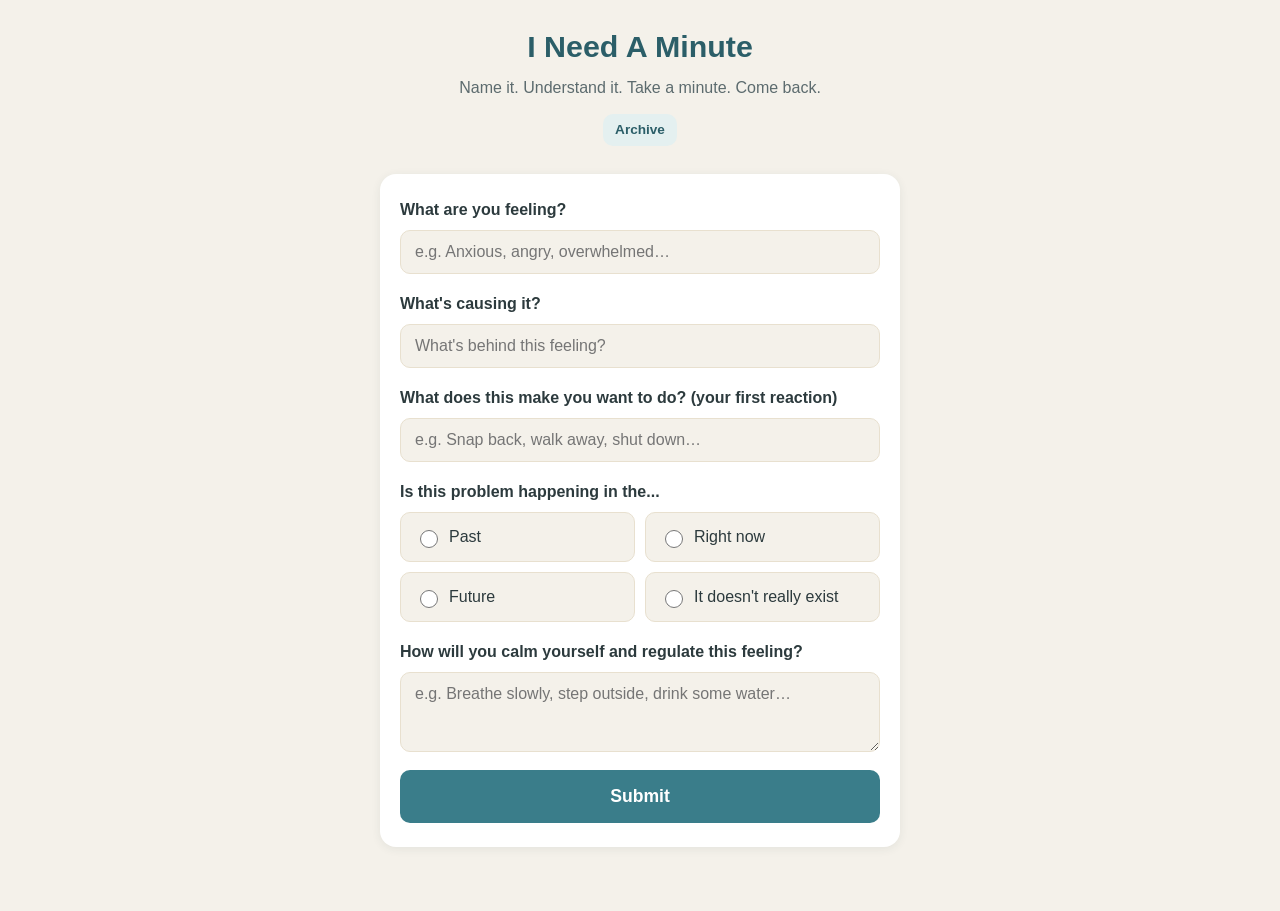
==== index.html @ 7da74e5d "Initial commit: I Need A Minute PWA A simple guided check-in app: name a feeling, its cause, and you" ====
<!DOCTYPE html>
<html lang="en">
<head>
<meta charset="UTF-8" />
<meta name="viewport" content="width=device-width, initial-scale=1.0" />
<title>I Need A Minute</title>
<link rel="manifest" href="manifest.json" />
<meta name="theme-color" content="#3a7d8a" />
<meta name="mobile-web-app-capable" content="yes" />
<meta name="apple-mobile-web-app-capable" content="yes" />
<meta name="apple-mobile-web-app-status-bar-style" content="black-translucent" />
<meta name="apple-mobile-web-app-title" content="Need A Minute" />
<link rel="apple-touch-icon" href="icons/apple-touch-icon.png" />
<link rel="icon" href="icons/icon-192.png" />
<link rel="stylesheet" href="style.css" />
</head>
<body>
<main class="page">
  <header class="intro">
    <h1>I Need A Minute</h1>
    <p class="tagline">Name it. Understand it. Take a minute. Come back.</p>
    <a href="archive.html" class="button-link small">Archive</a>
  </header>

  <!-- Stage 1: Intake -->
  <section id="intake" class="stage" hidden>
    <form id="intakeForm">
      <label class="field">
        What are you feeling?
        <input type="text" id="feeling" placeholder="e.g. Anxious, angry, overwhelmed…" required />
      </label>

      <label class="field">
        What's causing it?
        <input type="text" id="cause" placeholder="What's behind this feeling?" />
      </label>

      <label class="field">
        What does this make you want to do? (your first reaction)
        <input type="text" id="reaction" placeholder="e.g. Snap back, walk away, shut down…" />
      </label>

      <fieldset class="field timeframe-field">
        <legend>Is this problem happening in the...</legend>
        <div class="choice-grid" id="timeframeChoices">
          <label class="choice"><input type="radio" name="timeframe" value="past" /> Past</label>
          <label class="choice"><input type="radio" name="timeframe" value="present" /> Right now</label>
          <label class="choice"><input type="radio" name="timeframe" value="future" /> Future</label>
          <label class="choice"><input type="radio" name="timeframe" value="doesnt-exist" /> It doesn't really exist</label>
        </div>
      </fieldset>

      <label class="field">
        How will you calm yourself and regulate this feeling?
        <textarea id="plan" rows="3" placeholder="e.g. Breathe slowly, step outside, drink some water…"></textarea>
      </label>

      <button type="submit" class="primary large">Submit</button>
    </form>
  </section>

  <!-- Stage 2: Summary + timer setup -->
  <section id="summary" class="stage" hidden>
    <h2>Here's what you shared</h2>
    <div class="summary-card" id="summaryText"></div>

    <button type="button" id="editIntakeBtn" class="link-btn">Edit my answers</button>

    <div class="timer-setup">
      <label class="field">
        Time needed
        <input type="number" id="minutesInput" min="1" max="180" step="1" value="5" />
        <span class="hint">minutes</span>
      </label>
      <div class="quick-picks" id="quickPicks">
        <button type="button" data-minutes="2">2</button>
        <button type="button" data-minutes="5">5</button>
        <button type="button" data-minutes="10">10</button>
        <button type="button" data-minutes="15">15</button>
      </div>
      <button type="button" id="goBtn" class="primary large">Go</button>
    </div>
  </section>

  <!-- Stage 3: Timer -->
  <section id="timer" class="stage" hidden>
    <h2>Take your minute</h2>
    <p class="timer-hint">Breathe. Step away if you can. Come back when the timer ends.</p>
    <div class="countdown" id="countdownDisplay">--:--</div>
    <button type="button" id="skipTimerBtn" class="link-btn">I'm ready now</button>
  </section>

  <!-- Stage 4: Revisit -->
  <section id="revisit" class="stage" hidden>
    <h2>Welcome back</h2>
    <form id="revisitForm">
      <label class="field">
        What are you feeling now?
        <input type="text" id="revisitFeeling" placeholder="How do you feel now?" required />
      </label>

      <fieldset class="field">
        <legend>Was there a resolution?</legend>
        <div class="choice-grid three" id="resolutionChoices">
          <button type="button" class="choice-btn" data-value="yes">Yes</button>
          <button type="button" class="choice-btn" data-value="no">No</button>
          <button type="button" class="choice-btn" data-value="somewhat">Somewhat</button>
        </div>
      </fieldset>

      <label class="field">
        Notes
        <textarea id="revisitNotes" rows="3" placeholder="Anything else worth remembering…"></textarea>
      </label>

      <button type="submit" class="primary large">Submit</button>
    </form>
  </section>

  <!-- Stage 5: Resolution summary -->
  <section id="resolved" class="stage" hidden>
    <h2>How it went</h2>
    <div class="summary-card" id="resolvedSummary"></div>

    <div class="actions-buttons">
      <button type="button" id="saveArchiveBtn" class="primary">Save to Archive</button>
      <button type="button" id="resetBtn" class="danger">Reset</button>
    </div>
  </section>

  <audio id="chime" preload="auto" src="audio/chime.wav"></audio>
</main>

<script src="app.js"></script>
</body>
</html>
---- style.css ----
:root {
  --bg: #f4f1ea;
  --surface: #ffffff;
  --ink: #2c3a3d;
  --ink-soft: #5c6b6e;
  --teal: #3a7d8a;
  --teal-dark: #2b5e68;
  --teal-tint: #e4f0f0;
  --sand: #e8e0cf;
  --danger: #b3543f;
  --danger-tint: #f6e6e1;
  --radius: 16px;
  --shadow: 0 2px 10px rgba(44, 58, 61, 0.08);
}

* {
  box-sizing: border-box;
}

body {
  margin: 0;
  font-family: -apple-system, BlinkMacSystemFont, "Segoe UI", Roboto, sans-serif;
  background: var(--bg);
  color: var(--ink);
  line-height: 1.5;
}

.page {
  max-width: 560px;
  margin: 0 auto;
  padding: 24px 20px 64px;
}

.intro {
  text-align: center;
  margin-bottom: 28px;
}

.intro h1 {
  font-size: 1.9rem;
  margin: 0 0 6px;
  color: var(--teal-dark);
}

.tagline {
  color: var(--ink-soft);
  margin: 0 0 14px;
}

.stage {
  background: var(--surface);
  border-radius: var(--radius);
  box-shadow: var(--shadow);
  padding: 24px 20px;
}

.stage h2 {
  margin-top: 0;
  color: var(--teal-dark);
}

.field {
  display: block;
  font-weight: 600;
  margin-bottom: 18px;
  color: var(--ink);
}

.field input[type="text"],
.field input[type="number"],
.field textarea {
  display: block;
  width: 100%;
  margin-top: 8px;
  padding: 12px 14px;
  font-size: 1rem;
  font-weight: 400;
  font-family: inherit;
  color: var(--ink);
  background: var(--bg);
  border: 1px solid var(--sand);
  border-radius: 10px;
}

.field input:focus,
.field textarea:focus {
  outline: 2px solid var(--teal);
  outline-offset: 1px;
}

.field .hint {
  font-weight: 400;
  color: var(--ink-soft);
  margin-left: 6px;
}

fieldset.field {
  border: none;
  padding: 0;
  margin: 0 0 18px;
}

fieldset.field legend {
  font-weight: 600;
  padding: 0;
  margin-bottom: 8px;
}

.choice-grid {
  display: grid;
  grid-template-columns: 1fr 1fr;
  gap: 10px;
}

.choice-grid.three {
  grid-template-columns: 1fr 1fr 1fr;
}

.choice {
  display: flex;
  align-items: center;
  gap: 8px;
  font-weight: 400;
  padding: 12px 14px;
  background: var(--bg);
  border: 1px solid var(--sand);
  border-radius: 10px;
  cursor: pointer;
}

.choice input {
  accent-color: var(--teal);
  width: 18px;
  height: 18px;
}

.choice-btn {
  padding: 14px 10px;
  font-size: 1rem;
  font-weight: 600;
  font-family: inherit;
  color: var(--ink);
  background: var(--bg);
  border: 1px solid var(--sand);
  border-radius: 10px;
  cursor: pointer;
}

.choice-btn.selected {
  background: var(--teal);
  border-color: var(--teal);
  color: #fff;
}

button {
  font-family: inherit;
}

.primary {
  display: block;
  width: 100%;
  padding: 14px;
  font-size: 1rem;
  font-weight: 700;
  color: #fff;
  background: var(--teal);
  border: none;
  border-radius: 10px;
  cursor: pointer;
}

.primary:hover {
  background: var(--teal-dark);
}

.primary.large {
  font-size: 1.1rem;
  padding: 16px;
}

.danger {
  padding: 12px 16px;
  font-size: 0.95rem;
  font-weight: 600;
  color: var(--danger);
  background: var(--danger-tint);
  border: 1px solid var(--danger);
  border-radius: 10px;
  cursor: pointer;
}

.button-link {
  display: inline-block;
  padding: 10px 16px;
  font-weight: 600;
  color: var(--teal-dark);
  background: var(--teal-tint);
  border-radius: 10px;
  text-decoration: none;
}

.button-link.small {
  padding: 6px 12px;
  font-size: 0.85rem;
}

.link-btn {
  display: block;
  margin: 0 0 20px;
  padding: 0;
  background: none;
  border: none;
  color: var(--teal-dark);
  font-weight: 600;
  text-decoration: underline;
  cursor: pointer;
}

.summary-card {
  background: var(--teal-tint);
  border-radius: 12px;
  padding: 16px 18px;
  margin-bottom: 16px;
}

.summary-card p {
  margin: 0 0 8px;
}

.summary-card hr {
  border: none;
  border-top: 1px solid rgba(58, 125, 138, 0.25);
  margin: 12px 0;
}

.timer-setup {
  border-top: 1px solid var(--sand);
  padding-top: 20px;
  margin-top: 8px;
}

.timer-setup .field {
  display: flex;
  align-items: center;
  gap: 8px;
}

.timer-setup .field input {
  width: 90px;
  margin-top: 0;
}

.quick-picks {
  display: flex;
  gap: 10px;
  margin-bottom: 18px;
}

.quick-picks button {
  flex: 1;
  padding: 10px;
  font-size: 1rem;
  font-weight: 600;
  color: var(--teal-dark);
  background: var(--teal-tint);
  border: 1px solid var(--teal);
  border-radius: 10px;
  cursor: pointer;
}

.timer-hint {
  color: var(--ink-soft);
  text-align: center;
}

.countdown {
  font-size: 4rem;
  font-weight: 700;
  text-align: center;
  color: var(--teal-dark);
  margin: 24px 0;
  font-variant-numeric: tabular-nums;
}

#skipTimerBtn {
  display: block;
  margin: 0 auto;
}

.actions-buttons {
  display: flex;
  gap: 12px;
  margin-top: 8px;
}

.actions-buttons .primary,
.actions-buttons .danger {
  flex: 1;
}

.archive-header {
  text-align: left;
}

.archive-header .button-link {
  margin-top: 6px;
}

.archive-list {
  display: flex;
  flex-direction: column;
  gap: 14px;
}

.archive-card {
  background: var(--surface);
  border-radius: var(--radius);
  box-shadow: var(--shadow);
  padding: 16px 18px;
}

.archive-card-summary {
  display: flex;
  justify-content: space-between;
  align-items: center;
  gap: 12px;
  flex-wrap: wrap;
}

.archive-card-behavior {
  font-weight: 700;
  color: var(--teal-dark);
}

.archive-card-meta {
  color: var(--ink-soft);
  font-size: 0.85rem;
}

.archive-card-actions {
  display: flex;
  gap: 8px;
}

.archive-card-actions button {
  padding: 8px 14px;
  font-size: 0.9rem;
  border-radius: 8px;
  border: 1px solid var(--sand);
  background: var(--bg);
  cursor: pointer;
}

.archive-card-actions .danger {
  padding: 8px 14px;
}

.archive-card-detail {
  margin-top: 14px;
  padding-top: 14px;
  border-top: 1px solid var(--sand);
}

.empty-state {
  text-align: center;
  color: var(--ink-soft);
  margin-top: 40px;
}

@media (prefers-color-scheme: dark) {
  :root {
    --bg: #1c2426;
    --surface: #24302f;
    --ink: #eef2f0;
    --ink-soft: #a9b6b3;
    --teal: #56a3ad;
    --teal-dark: #86c6cd;
    --teal-tint: #223939;
    --sand: #3a4441;
    --danger: #e08a72;
    --danger-tint: #3a2a26;
    --shadow: 0 2px 10px rgba(0, 0, 0, 0.35);
  }

  .primary {
    color: #10201f;
  }

  .choice-btn.selected {
    color: #10201f;
  }
}
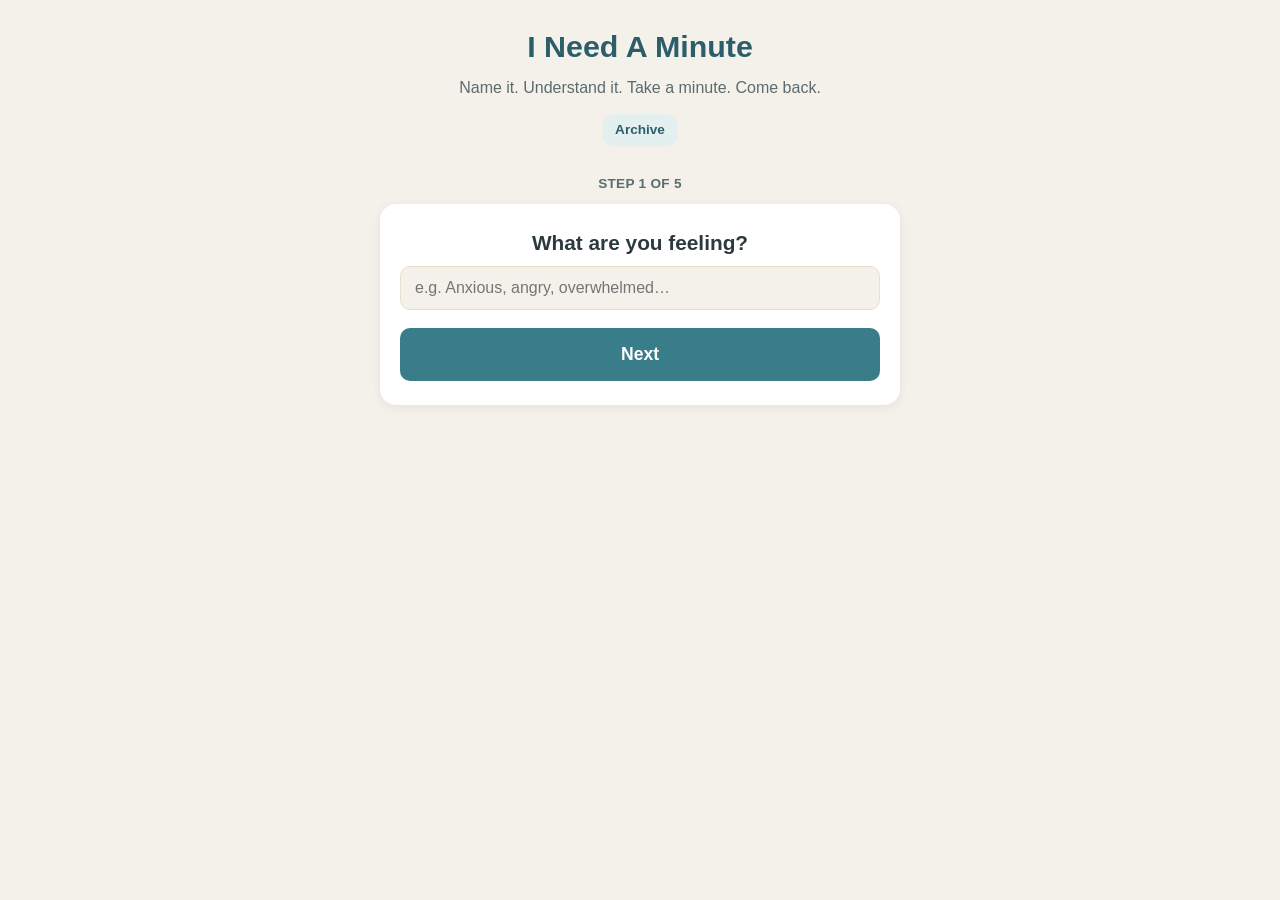
==== commit d186317e: "Split flow into one question per screen; add archive categories and tracker Each intake/revisit ques" ====
--- a/index.html
+++ b/index.html
@@ -22,24 +22,43 @@
     <a href="archive.html" class="button-link small">Archive</a>
   </header>
 
-  <!-- Stage 1: Intake -->
-  <section id="intake" class="stage" hidden>
-    <form id="intakeForm">
+  <div id="stepIndicator" class="step-indicator" hidden></div>
+
+  <!-- Intake, one question per screen -->
+  <section id="feeling" class="stage" hidden>
+    <form id="feelingForm" class="single-question">
       <label class="field">
         What are you feeling?
-        <input type="text" id="feeling" placeholder="e.g. Anxious, angry, overwhelmed…" required />
+        <input type="text" id="feelingInput" placeholder="e.g. Anxious, angry, overwhelmed…" required />
       </label>
+      <button type="submit" class="primary large">Next</button>
+    </form>
+  </section>
 
+  <section id="cause" class="stage" hidden>
+    <form id="causeForm" class="single-question">
       <label class="field">
         What's causing it?
-        <input type="text" id="cause" placeholder="What's behind this feeling?" />
+        <input type="text" id="causeInput" placeholder="What's behind this feeling?" />
       </label>
+      <button type="button" class="link-btn" data-back>Back</button>
+      <button type="submit" class="primary large">Next</button>
+    </form>
+  </section>
 
+  <section id="reaction" class="stage" hidden>
+    <form id="reactionForm" class="single-question">
       <label class="field">
         What does this make you want to do? (your first reaction)
-        <input type="text" id="reaction" placeholder="e.g. Snap back, walk away, shut down…" />
+        <input type="text" id="reactionInput" placeholder="e.g. Snap back, walk away, shut down…" />
       </label>
+      <button type="button" class="link-btn" data-back>Back</button>
+      <button type="submit" class="primary large">Next</button>
+    </form>
+  </section>
 
+  <section id="timeframe" class="stage" hidden>
+    <form id="timeframeForm" class="single-question">
       <fieldset class="field timeframe-field">
         <legend>Is this problem happening in the...</legend>
         <div class="choice-grid" id="timeframeChoices">
@@ -49,28 +68,29 @@
           <label class="choice"><input type="radio" name="timeframe" value="doesnt-exist" /> It doesn't really exist</label>
         </div>
       </fieldset>
-
-      <label class="field">
-        How will you calm yourself and regulate this feeling?
-        <textarea id="plan" rows="3" placeholder="e.g. Breathe slowly, step outside, drink some water…"></textarea>
-      </label>
-
-      <button type="submit" class="primary large">Submit</button>
+      <button type="button" class="link-btn" data-back>Back</button>
+      <button type="submit" class="primary large">Next</button>
     </form>
   </section>
 
-  <!-- Stage 2: Summary + timer setup -->
-  <section id="summary" class="stage" hidden>
-    <h2>Here's what you shared</h2>
-    <div class="summary-card" id="summaryText"></div>
+  <section id="plan" class="stage" hidden>
+    <form id="planForm" class="single-question">
+      <label class="field">
+        How will you calm yourself and regulate this feeling?
+        <textarea id="planInput" rows="3" placeholder="e.g. Breathe slowly, step outside, drink some water…"></textarea>
+      </label>
+      <button type="button" class="link-btn" data-back>Back</button>
+      <button type="submit" class="primary large">Next</button>
+    </form>
+  </section>
 
-    <button type="button" id="editIntakeBtn" class="link-btn">Edit my answers</button>
-
+  <!-- Time needed, directly before the timer (no summary shown yet) -->
+  <section id="timerSetup" class="stage" hidden>
+    <h2>Time needed</h2>
     <div class="timer-setup">
       <label class="field">
-        Time needed
+        Minutes
         <input type="number" id="minutesInput" min="1" max="180" step="1" value="5" />
-        <span class="hint">minutes</span>
       </label>
       <div class="quick-picks" id="quickPicks">
         <button type="button" data-minutes="2">2</button>
@@ -78,11 +98,12 @@
         <button type="button" data-minutes="10">10</button>
         <button type="button" data-minutes="15">15</button>
       </div>
-      <button type="button" id="goBtn" class="primary large">Go</button>
     </div>
+    <button type="button" class="link-btn" data-back>Back</button>
+    <button type="button" id="goBtn" class="primary large">Go</button>
   </section>
 
-  <!-- Stage 3: Timer -->
+  <!-- Timer -->
   <section id="timer" class="stage" hidden>
     <h2>Take your minute</h2>
     <p class="timer-hint">Breathe. Step away if you can. Come back when the timer ends.</p>
@@ -90,15 +111,20 @@
     <button type="button" id="skipTimerBtn" class="link-btn">I'm ready now</button>
   </section>
 
-  <!-- Stage 4: Revisit -->
-  <section id="revisit" class="stage" hidden>
+  <!-- Revisit, one question per screen -->
+  <section id="revisitFeeling" class="stage" hidden>
     <h2>Welcome back</h2>
-    <form id="revisitForm">
+    <form id="revisitFeelingForm" class="single-question">
       <label class="field">
         What are you feeling now?
-        <input type="text" id="revisitFeeling" placeholder="How do you feel now?" required />
+        <input type="text" id="revisitFeelingInput" placeholder="How do you feel now?" required />
       </label>
+      <button type="submit" class="primary large">Next</button>
+    </form>
+  </section>
 
+  <section id="revisitResolution" class="stage" hidden>
+    <div class="single-question">
       <fieldset class="field">
         <legend>Was there a resolution?</legend>
         <div class="choice-grid three" id="resolutionChoices">
@@ -107,17 +133,23 @@
           <button type="button" class="choice-btn" data-value="somewhat">Somewhat</button>
         </div>
       </fieldset>
+      <button type="button" class="link-btn" data-back>Back</button>
+      <button type="button" id="resolutionNextBtn" class="primary large">Next</button>
+    </div>
+  </section>
 
+  <section id="revisitNotes" class="stage" hidden>
+    <form id="revisitNotesForm" class="single-question">
       <label class="field">
         Notes
-        <textarea id="revisitNotes" rows="3" placeholder="Anything else worth remembering…"></textarea>
+        <textarea id="revisitNotesInput" rows="3" placeholder="Anything else worth remembering…"></textarea>
       </label>
-
+      <button type="button" class="link-btn" data-back>Back</button>
       <button type="submit" class="primary large">Submit</button>
     </form>
   </section>
 
-  <!-- Stage 5: Resolution summary -->
+  <!-- Final summary, first person -->
   <section id="resolved" class="stage" hidden>
     <h2>How it went</h2>
     <div class="summary-card" id="resolvedSummary"></div>
--- a/style.css
+++ b/style.css
@@ -11,6 +11,11 @@
   --danger-tint: #f6e6e1;
   --radius: 16px;
   --shadow: 0 2px 10px rgba(44, 58, 61, 0.08);
+  --cat-past: #6b8fa6;
+  --cat-present: #3a7d8a;
+  --cat-future: #9575b3;
+  --cat-doesnt-exist: #c98a4b;
+  --cat-unspecified: #9aa39f;
 }
 
 * {
@@ -47,11 +52,40 @@
   margin: 0 0 14px;
 }
 
+.step-indicator {
+  text-align: center;
+  color: var(--ink-soft);
+  font-weight: 600;
+  font-size: 0.85rem;
+  letter-spacing: 0.02em;
+  text-transform: uppercase;
+  margin-bottom: 10px;
+}
+
 .stage {
   background: var(--surface);
   border-radius: var(--radius);
   box-shadow: var(--shadow);
   padding: 24px 20px;
+}
+
+.single-question {
+  text-align: center;
+}
+
+.single-question .field,
+.single-question legend {
+  font-size: 1.3rem;
+  line-height: 1.4;
+}
+
+.single-question input,
+.single-question textarea {
+  text-align: left;
+}
+
+.single-question .choice-grid {
+  text-align: left;
 }
 
 .stage h2 {
@@ -306,6 +340,86 @@
   margin-top: 6px;
 }
 
+.tracker {
+  background: var(--surface);
+  border-radius: var(--radius);
+  box-shadow: var(--shadow);
+  padding: 20px;
+  margin-bottom: 24px;
+}
+
+.tracker h2 {
+  margin: 0 0 4px;
+  color: var(--teal-dark);
+}
+
+.tracker-hint {
+  margin: 0 0 14px;
+  color: var(--ink-soft);
+  font-size: 0.9rem;
+}
+
+.tracker-bar {
+  display: flex;
+  width: 100%;
+  height: 16px;
+  border-radius: 8px;
+  overflow: hidden;
+  background: var(--bg);
+}
+
+.tracker-segment {
+  height: 100%;
+}
+
+.tracker-legend {
+  display: flex;
+  flex-wrap: wrap;
+  gap: 10px 18px;
+  margin-top: 14px;
+}
+
+.tracker-legend-item {
+  display: flex;
+  align-items: center;
+  gap: 6px;
+  font-size: 0.85rem;
+  color: var(--ink-soft);
+}
+
+.tracker-dot {
+  width: 10px;
+  height: 10px;
+  border-radius: 50%;
+  flex-shrink: 0;
+}
+
+.cat-past {
+  background: var(--cat-past);
+}
+
+.cat-present {
+  background: var(--cat-present);
+}
+
+.cat-future {
+  background: var(--cat-future);
+}
+
+.cat-doesnt-exist {
+  background: var(--cat-doesnt-exist);
+}
+
+.cat-unspecified {
+  background: var(--cat-unspecified);
+}
+
+.archive-category-heading {
+  color: var(--teal-dark);
+  font-size: 1.1rem;
+  margin: 4px 0 -2px;
+}
+
 .archive-list {
   display: flex;
   flex-direction: column;
@@ -380,6 +494,11 @@
     --danger: #e08a72;
     --danger-tint: #3a2a26;
     --shadow: 0 2px 10px rgba(0, 0, 0, 0.35);
+    --cat-past: #8fb3cc;
+    --cat-present: #56a3ad;
+    --cat-future: #b79bd6;
+    --cat-doesnt-exist: #e0a868;
+    --cat-unspecified: #7c8985;
   }
 
   .primary {
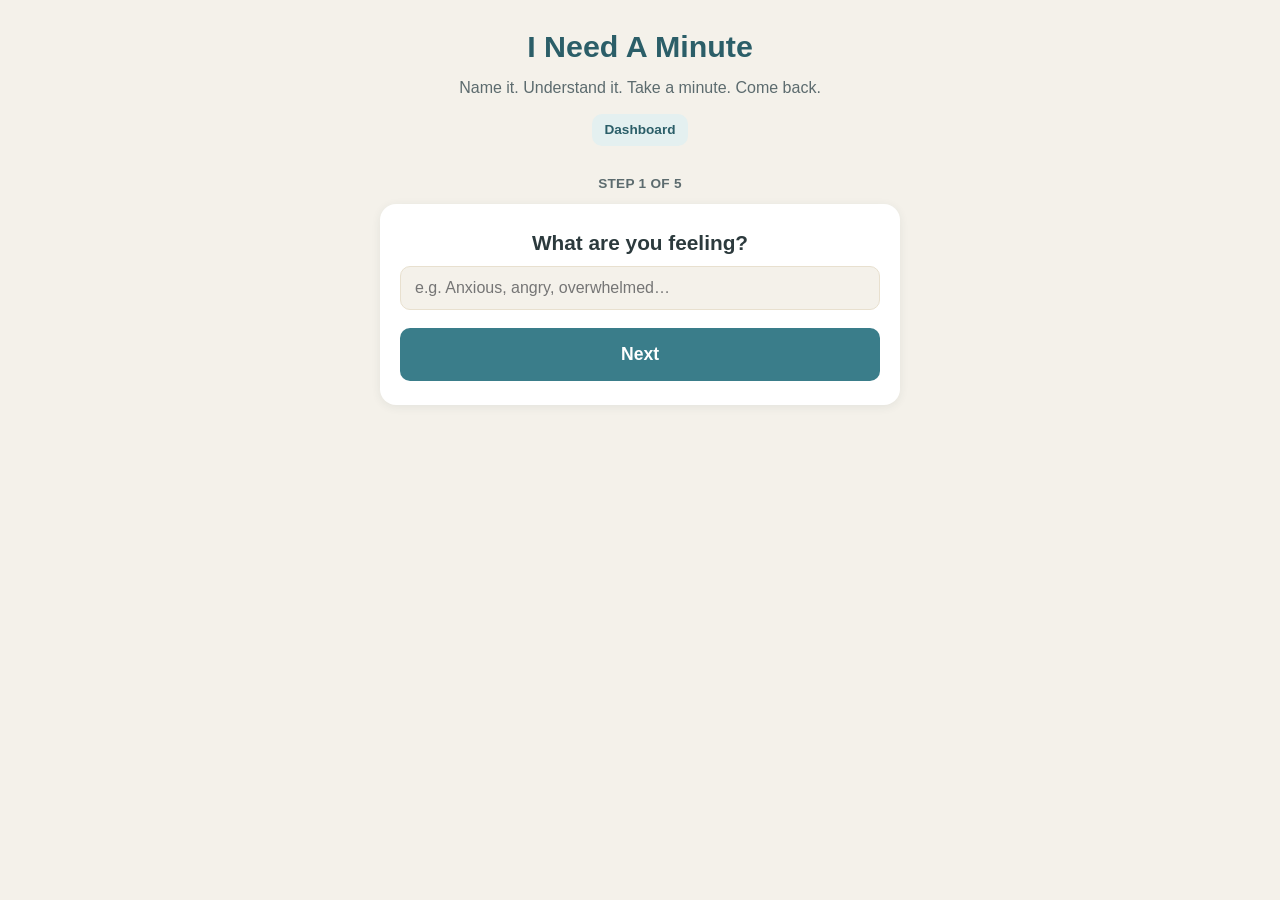
==== commit 82d834d6: "Rename Archive to Dashboard Renames the user-facing page/link/button text (and the archive.html file" ====
--- a/index.html
+++ b/index.html
@@ -19,7 +19,7 @@
   <header class="intro">
     <h1>I Need A Minute</h1>
     <p class="tagline">Name it. Understand it. Take a minute. Come back.</p>
-    <a href="archive.html" class="button-link small">Archive</a>
+    <a href="dashboard.html" class="button-link small">Dashboard</a>
   </header>
 
   <div id="stepIndicator" class="step-indicator" hidden></div>
@@ -155,7 +155,7 @@
     <div class="summary-card" id="resolvedSummary"></div>
 
     <div class="actions-buttons">
-      <button type="button" id="saveArchiveBtn" class="primary">Save to Archive</button>
+      <button type="button" id="saveArchiveBtn" class="primary">Save to Dashboard</button>
       <button type="button" id="resetBtn" class="danger">Reset</button>
     </div>
   </section>
--- a/style.css
+++ b/style.css
@@ -16,6 +16,9 @@
   --cat-future: #9575b3;
   --cat-doesnt-exist: #c98a4b;
   --cat-unspecified: #9aa39f;
+  --cat-yes: #5a9c6f;
+  --cat-no: #b3543f;
+  --cat-somewhat: #c9a227;
 }
 
 * {
@@ -359,6 +362,14 @@
   font-size: 0.9rem;
 }
 
+.tracker-subheading {
+  margin: 20px 0 2px;
+  padding-top: 16px;
+  border-top: 1px solid var(--sand);
+  color: var(--teal-dark);
+  font-size: 1rem;
+}
+
 .tracker-bar {
   display: flex;
   width: 100%;
@@ -412,6 +423,18 @@
 
 .cat-unspecified {
   background: var(--cat-unspecified);
+}
+
+.cat-yes {
+  background: var(--cat-yes);
+}
+
+.cat-no {
+  background: var(--cat-no);
+}
+
+.cat-somewhat {
+  background: var(--cat-somewhat);
 }
 
 .archive-category-heading {
@@ -499,6 +522,9 @@
     --cat-future: #b79bd6;
     --cat-doesnt-exist: #e0a868;
     --cat-unspecified: #7c8985;
+    --cat-yes: #7cbf8e;
+    --cat-no: #e08a72;
+    --cat-somewhat: #d9bb5c;
   }
 
   .primary {
